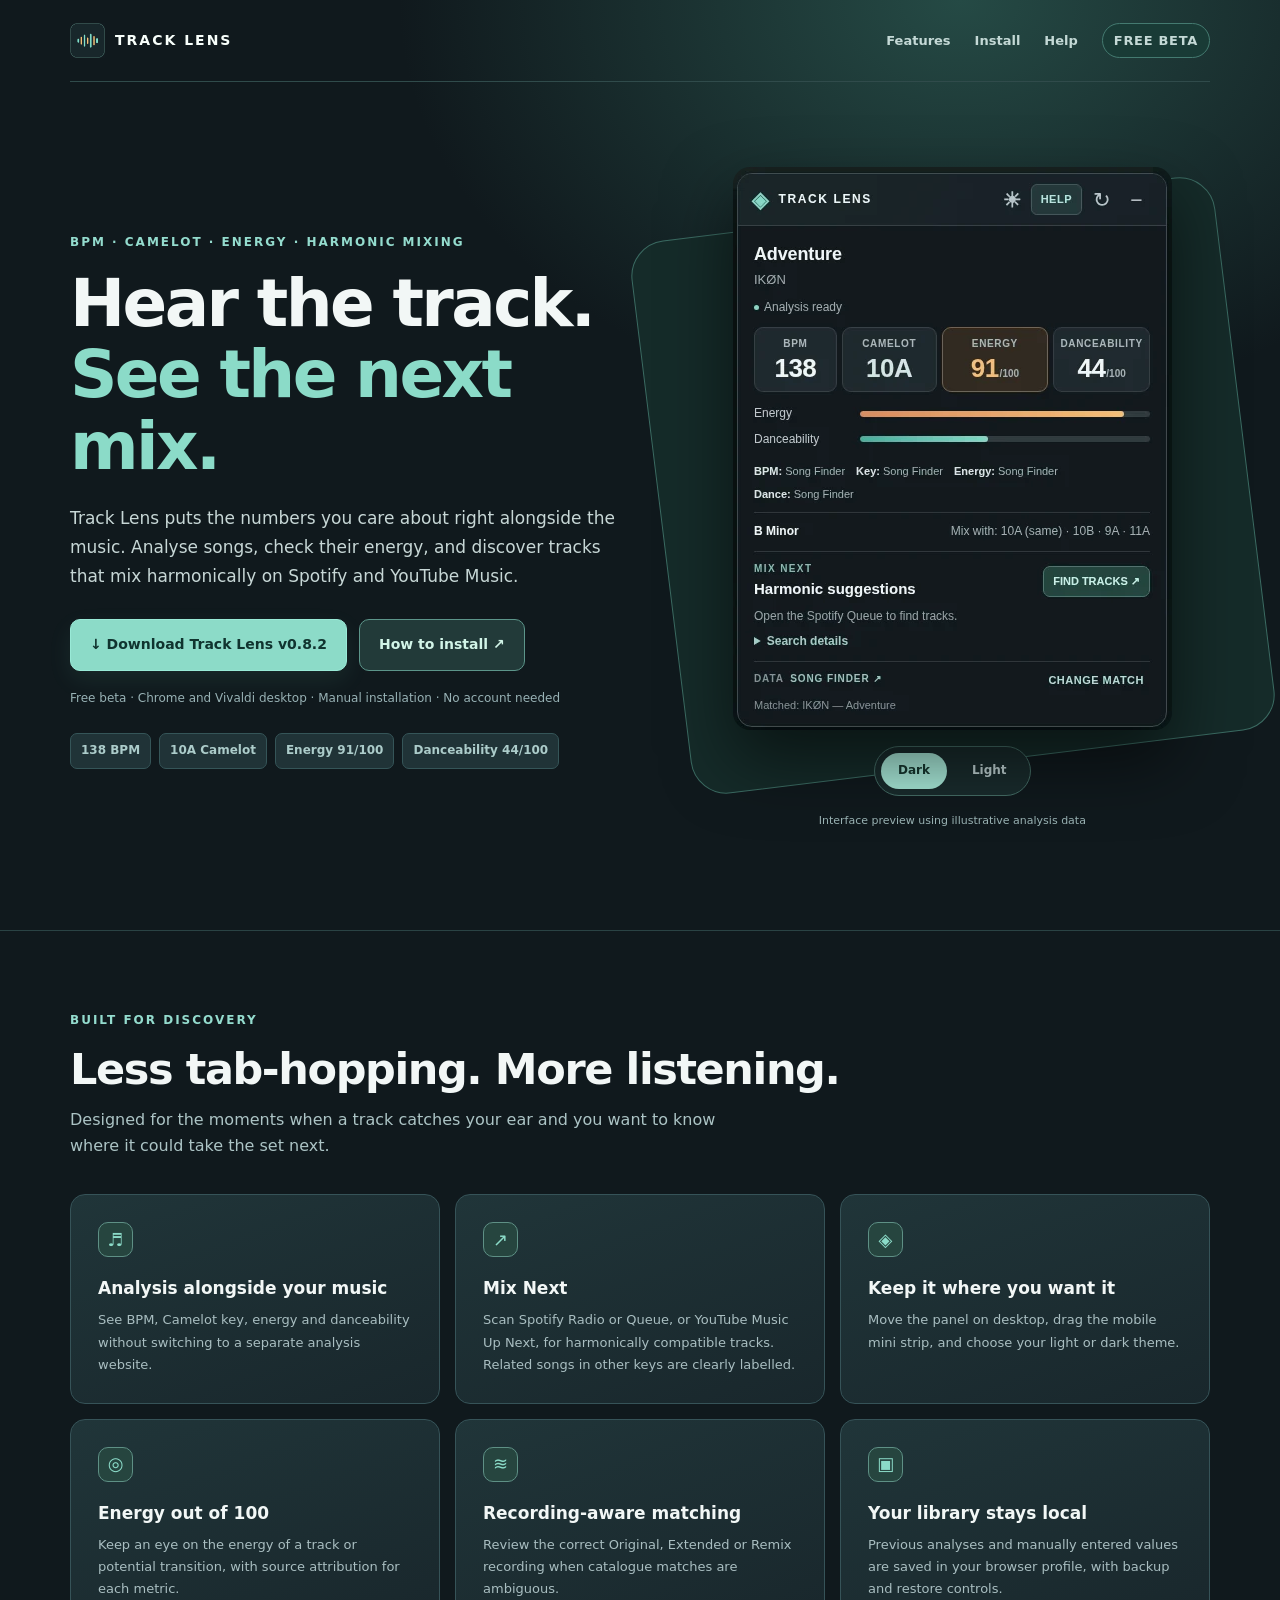
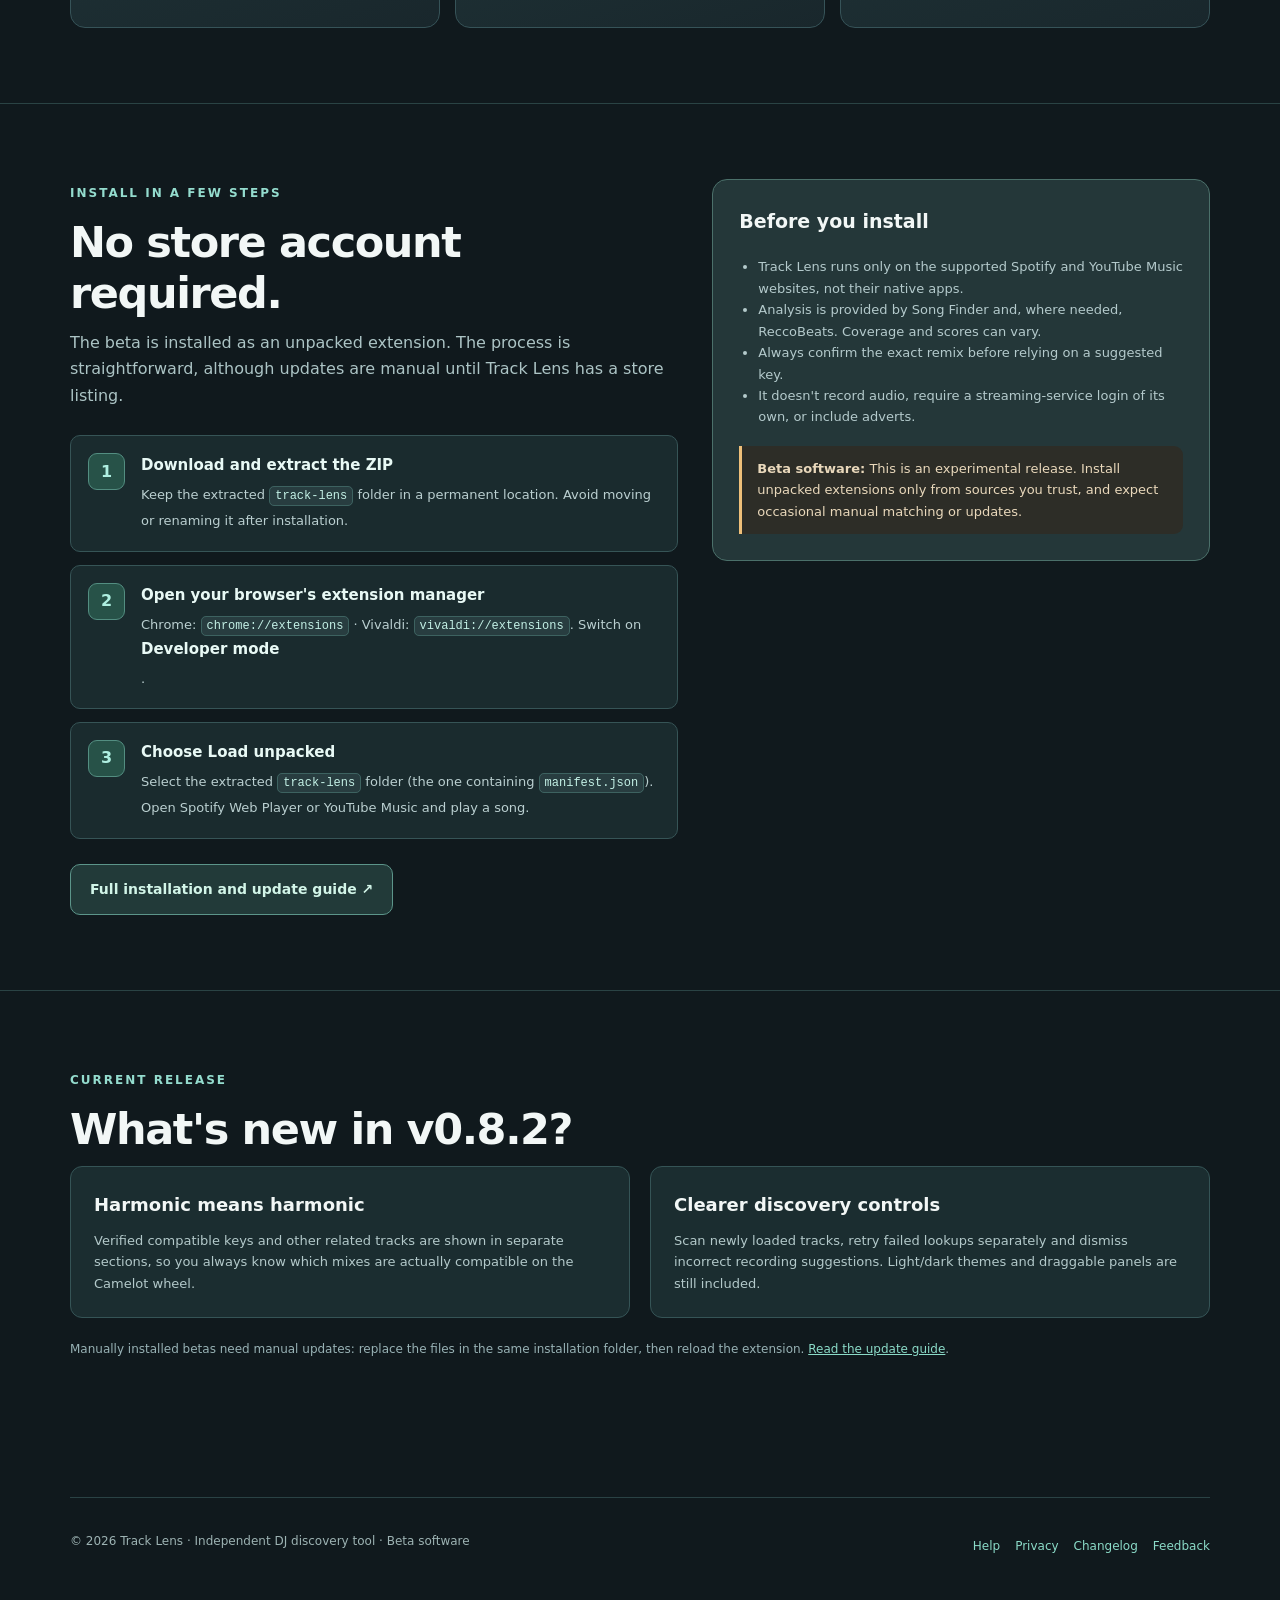
==== index.html @ 85919ac2 "Initial commit: Track Lens v0.8.2 beta launch Initial release of the Track Lens GitHub Pages website" ====
<!doctype html><html lang="en"><head><meta charset="utf-8"><meta name="viewport" content="width=device-width,initial-scale=1"><meta name="description" content="Track Lens shows BPM, Camelot key, energy, danceability and harmonic mixing suggestions while you listen on Spotify or YouTube Music. Download the free browser extension beta."><meta name="theme-color" content="#10191d"><title>Track Lens — Better music discovery for DJs</title><link rel="icon" href="./assets/track-lens-icon.png"><link rel="stylesheet" href="./style.css"></head><body>
<header class="container nav"><a class="brand" href="./"><img src="./assets/track-lens-icon.png" alt=""><span>TRACK LENS</span></a><nav class="navlinks" aria-label="Main navigation"><a href="#features">Features</a><a href="#install">Install</a><a href="./guide.html">Help</a><a class="pill" href="#download">FREE BETA</a></nav></header>
<main><div class="container hero"><div><span class="eyebrow">BPM · CAMELOT · ENERGY · HARMONIC MIXING</span><h1>Hear the track.<br><em>See the next mix.</em></h1><p class="lead">Track Lens puts the numbers you care about right alongside the music. Analyse songs, check their energy, and discover tracks that mix harmonically on Spotify and YouTube Music.</p><div class="buttons" id="download"><a class="cta" href="./downloads/track-lens-v0.8.2.zip" download>↓ Download Track Lens v0.8.2</a><a class="cta-secondary" href="#install">How to install ↗</a></div><p class="fine">Free beta · Chrome and Vivaldi desktop · Manual installation ·  No account needed</p><div class="hero-note"><span>138 BPM</span><span>10A Camelot</span><span>Energy 91/100</span><span>Danceability 44/100</span></div></div><div class="showcase"><img id="panel-preview" class="panel-image" src="./assets/panel-dark.webp" alt="Track Lens sample interface in dark theme showing BPM, Camelot, energy and danceability" width="439" height="563"><div class="panel-controls" role="group" aria-label="Preview colour theme"><button id="preview-dark" class="active" type="button" aria-pressed="true">Dark</button><button id="preview-light" type="button" aria-pressed="false">Light</button></div><div class="sample-label">Interface preview using illustrative analysis data</div></div></div>
<section class="section" id="features"><div class="container"><span class="eyebrow">BUILT FOR DISCOVERY</span><h2>Less tab-hopping. More listening.</h2><p class="section-lead">Designed for the moments when a track catches your ear and you want to know where it could take the set next.</p><div class="features"><article class="feature"><div class="feature-icon">♬</div><h3>Analysis alongside your music</h3><p>See BPM, Camelot key, energy and danceability without switching to a separate analysis website.</p></article><article class="feature"><div class="feature-icon">↗</div><h3>Mix Next</h3><p>Scan Spotify Radio or Queue, or YouTube Music Up Next, for harmonically compatible tracks. Related songs in other keys are clearly labelled.</p></article><article class="feature"><div class="feature-icon">◈</div><h3>Keep it where you want it</h3><p>Move the panel on desktop, drag the mobile mini strip, and choose your light or dark theme.</p></article><article class="feature"><div class="feature-icon">◎</div><h3>Energy out of 100</h3><p>Keep an eye on the energy of a track or potential transition, with source attribution for each metric.</p></article><article class="feature"><div class="feature-icon">≋</div><h3>Recording-aware matching</h3><p>Review the correct Original, Extended or Remix recording when catalogue matches are ambiguous.</p></article><article class="feature"><div class="feature-icon">▣</div><h3>Your library stays local</h3><p>Previous analyses and manually entered values are saved in your browser profile, with backup and restore controls.</p></article></div></div></section>
<section class="section" id="install"><div class="container split"><div><span class="eyebrow">INSTALL IN A FEW STEPS</span><h2>No store account required.</h2><p class="section-lead">The beta is installed as an unpacked extension. The process is straightforward, although updates are manual until Track Lens has a store listing.</p><ol class="steps"><li><div><strong>Download and extract the ZIP</strong><span>Keep the extracted <code>track-lens</code> folder in a permanent location. Avoid moving or renaming it after installation.</span></div></li><li><div><strong>Open your browser's extension manager</strong><span>Chrome: <code>chrome://extensions</code> · Vivaldi: <code>vivaldi://extensions</code>. Switch on <strong>Developer mode</strong>.</span></div></li><li><div><strong>Choose Load unpacked</strong><span>Select the extracted <code>track-lens</code> folder (the one containing <code>manifest.json</code>). Open Spotify Web Player or YouTube Music and play a song.</span></div></li></ol><a class="cta-secondary" href="./guide.html">Full installation and update guide ↗</a></div><aside class="aside"><h3>Before you install</h3><ul><li>Track Lens runs only on the supported Spotify and YouTube Music websites, not their native apps.</li><li>Analysis is provided by Song Finder and, where needed, ReccoBeats. Coverage and scores can vary.</li><li>Always confirm the exact remix before relying on a suggested key.</li><li>It doesn't record audio, require a streaming-service login of its own, or include adverts.</li></ul><div class="notice"><strong>Beta software:</strong> This is an experimental release. Install unpacked extensions only from sources you trust, and expect occasional manual matching or updates.</div></aside></div></section>
<section class="section" id="updates"><div class="container"><span class="eyebrow">CURRENT RELEASE</span><h2>What's new in v0.8.2?</h2><div class="columns2"><div class="info-card"><h3>Harmonic means harmonic</h3><p>Verified compatible keys and other related tracks are shown in separate sections, so you always know which mixes are actually compatible on the Camelot wheel.</p></div><div class="info-card"><h3>Clearer discovery controls</h3><p>Scan newly loaded tracks, retry failed lookups separately and dismiss incorrect recording suggestions. Light/dark themes and draggable panels are still included.</p></div></div><p class="fine" style="margin-top:22px">Manually installed betas need manual updates: replace the files in the same installation folder, then reload the extension. <a href="./guide.html#updates">Read the update guide</a>.</p></div></section>
</main><footer class="container footer"><p>© 2026 Track Lens · Independent DJ discovery tool · Beta software</p><div><a href="./guide.html">Help</a><a href="./privacy.html">Privacy</a><a href="./changelog.html">Changelog</a><a data-feedback-link href="https://github.com/dean-class/track-lens/issues" target="_blank" rel="noopener noreferrer">Feedback</a></div></footer><script src="./site.js" defer></script></body></html>
---- style.css ----
:root {color-scheme:dark;--bg:#10191d;--bg2:#17272a;--surface:#1d2b30;--surface2:#22383a;--line:#304b4b;--text:#f2f7f6;--muted:#acbec1;--mint:#8bdbc8;--gold:#fac787;}
*{box-sizing:border-box}html{scroll-behavior:smooth}body{margin:0;background:radial-gradient(780px 580px at 75% 0,#254a45 0,transparent 72%),var(--bg);color:var(--text);font:16px/1.65 'DM Sans',system-ui,-apple-system,'Segoe UI',sans-serif}a{color:var(--mint)}a:hover{color:#c6fff2}button{font:inherit;cursor:pointer}a:focus-visible,button:focus-visible{outline:2px solid var(--mint);outline-offset:4px}.container{width:min(1140px,calc(100% - 42px));margin:auto}.pill{display:inline-block;border:1px solid #447a70;background:#193b36;border-radius:50px;color:#a9eadb;font-weight:700;font-size:12px;letter-spacing:.7px;padding:6px 11px}.nav{display:flex;align-items:center;gap:20px;min-height:82px;justify-content:space-between;border-bottom:1px solid var(--line)}.brand{display:flex;align-items:center;gap:10px;color:#f8fffb;text-decoration:none;font-size:14px;font-weight:800;letter-spacing:2px}.brand img{width:35px;height:35px;image-rendering:auto}.navlinks{display:flex;align-items:center;gap:24px}.navlinks a{text-decoration:none;color:#c4d9d6;font-size:13px;font-weight:600}.navlinks a:hover{color:var(--mint)}.cta,.cta-secondary{display:inline-flex;align-items:center;gap:9px;justify-content:center;padding:13px 19px;border-radius:10px;text-decoration:none;font-size:14px;font-weight:800;white-space:nowrap}.cta{background:#8cdbc8;color:#10342f;border:1px solid #99ead7;box-shadow:0 9px 25px #75e1be15}.cta:hover{color:#093a32;background:#b2f1e0}.cta-secondary{background:#223a39;border:1px solid #5c958a;color:#d2f5e8}.cta-secondary:hover{background:#30554f;color:white}.hero{display:grid;grid-template-columns:minmax(0,1.05fr) minmax(340px,.95fr);gap:55px;align-items:center;padding:85px 0 100px}.eyebrow{font-size:12px;font-weight:800;color:#94dcce;letter-spacing:2px;text-transform:uppercase}.hero h1{font-size:clamp(39px,5.15vw,68px);line-height:1.08;letter-spacing:-2.6px;margin:14px 0 22px;max-width:630px}.hero h1 em{font-style:normal;color:var(--mint)}.lead{font-size:17px;line-height:1.72;color:#c7d7d6;max-width:610px}.buttons{display:flex;gap:12px;align-items:center;flex-wrap:wrap;margin:28px 0 18px}.fine{font-size:12px;color:#98b2b5}.fine strong{color:#d8eeec}.hero-note{display:flex;gap:8px;flex-wrap:wrap;margin-top:25px;color:#acccca;font-size:12px;font-weight:650}.hero-note span{padding:7px 10px;border-radius:7px;background:#203337;border:1px solid #355558}.showcase{position:relative;display:flex;flex-direction:column;gap:16px;align-items:center}.showcase::before{content:'';position:absolute;inset:6% -7% 10%;border:1px solid #3b6b62;border-radius:36px;transform:rotate(-7deg);background:#152b29;z-index:-1}.panel-image{width:min(100%,439px);height:auto;filter:drop-shadow(0 30px 34px #0008);border-radius:17px}.panel-controls{display:flex;align-items:center;gap:8px;border:1px solid #436b64;background:#192b2c;padding:6px;border-radius:999px}.panel-controls button{padding:8px 17px;border:0;background:none;border-radius:999px;color:#bccecf;font-size:12px;font-weight:800}.panel-controls button.active{color:#16372f;background:#a5e5d5}.sample-label{font-size:11px;color:#9bb4b5;text-align:center}.section{padding:75px 0;border-top:1px solid #2a4344}.section h2{font-size:clamp(28px,3.6vw,43px);line-height:1.17;letter-spacing:-1.4px;margin:12px 0}.section-lead{max-width:670px;color:#acc4c5;margin:0 0 26px}.features{display:grid;grid-template-columns:repeat(3,minmax(0,1fr));gap:15px;margin-top:35px}.feature{background:linear-gradient(160deg,#203539,#19272c);border:1px solid #365358;padding:27px;border-radius:15px;min-height:205px}.feature .feature-icon{width:35px;height:35px;border:1px solid #5e9085;border-radius:10px;display:grid;place-items:center;color:var(--mint);background:#26453f;font-size:18px}.feature h3{font-size:17px;margin:17px 0 7px}.feature p{font-size:13px;color:#a9bec1;line-height:1.7;margin:0}.split{display:grid;grid-template-columns:1.1fr .9fr;gap:34px;align-items:start}.steps{display:grid;gap:13px;counter-reset:step;list-style:none;padding:0;margin:25px 0}.steps li{counter-increment:step;display:grid;grid-template-columns:38px 1fr;gap:15px;align-items:start;border:1px solid #365456;background:#1a2b2e;border-radius:10px;padding:17px}.steps li:before{content:counter(step);width:35px;height:35px;background:#275248;border:1px solid #538e81;border-radius:9px;display:grid;place-items:center;font-weight:800;color:#afefe1}.steps strong{display:block;color:#e8f9f5;font-size:15px;margin-bottom:3px}.steps span{font-size:13px;color:#bacfd0}code{font:12px/1.3 ui-monospace,SFMono-Regular,Consolas,monospace;background:#283d40;border:1px solid #3d6260;color:#c3f0e5;border-radius:5px;padding:2px 5px}.aside{background:#243739;border:1px solid #4b706a;border-radius:15px;padding:26px}.aside h3{margin-top:0;font-size:19px}.aside p,.aside li{font-size:13px;color:#b4cacc}.aside ul{padding-left:19px}.aside a{font-size:13px}.notice{border-left:3px solid #eebf79;padding:12px 15px;background:#2d2d27;color:#e9d8bb;border-radius:0 9px 9px 0;font-size:13px;margin-top:18px}.columns2{display:grid;grid-template-columns:1fr 1fr;gap:20px}.info-card{background:#1b2d30;border:1px solid #355456;border-radius:12px;padding:23px}.info-card h3{margin:0 0 10px;font-size:18px}.info-card p{font-size:13px;color:#b3c9ca;margin:0}.footer{border-top:1px solid #2a4244;margin-top:50px;padding:34px 0 54px;display:flex;justify-content:space-between;gap:20px;align-items:start}.footer p{font-size:12px;color:#9db3b3;margin:0}.footer a{font-size:12px;text-decoration:none;margin-left:15px}.subhero{padding:60px 0 32px}.subhero h1{font-size:clamp(34px,5vw,54px);line-height:1.1;letter-spacing:-1.8px;margin:14px 0}.content{max-width:830px}.content h2{font-size:22px;margin-top:32px}.content p,.content li{font-size:15px;color:#c2d2d2}.content ol li{margin:9px 0}.content strong{color:#effaf7}.content .box{border:1px solid #3b5f59;padding:20px;background:#213436;border-radius:12px;margin-top:23px}.fake-link{color:#c0ded8}.footlink{display:inline-block;margin-top:25px}.tabrow{display:flex;gap:8px;margin-top:21px}.tabrow button{background:#203436;border:1px solid #4c746d;color:#b8dad3;padding:10px 18px;border-radius:8px}.tabrow button.active{background:#a5e5d5;color:#193a34;border-color:#a5e5d5}
@media(max-width:950px){.hero{grid-template-columns:1fr;gap:55px;padding:60px 0 75px}.showcase{max-width:460px;justify-self:center}.features{grid-template-columns:repeat(2,minmax(0,1fr))}.split{grid-template-columns:1fr}}@media(max-width:620px){.container{width:calc(100% - 30px)}.nav{min-height:70px}.navlinks{gap:13px}.navlinks a:nth-child(-n+2){display:none}.navlinks a{font-size:12px}.brand{font-size:12px}.brand img{width:31px;height:31px}.hero h1{letter-spacing:-1.5px}.hero{padding-top:42px}.features,.columns2{grid-template-columns:1fr}.feature{min-height:auto}.section{padding:52px 0}.showcase::before{inset:6% 0 10%}.cta,.cta-secondary{width:100%}.footer{flex-direction:column;gap:12px}.footer a{margin:0 13px 0 0}}@media(prefers-reduced-motion:reduce){html{scroll-behavior:auto}}
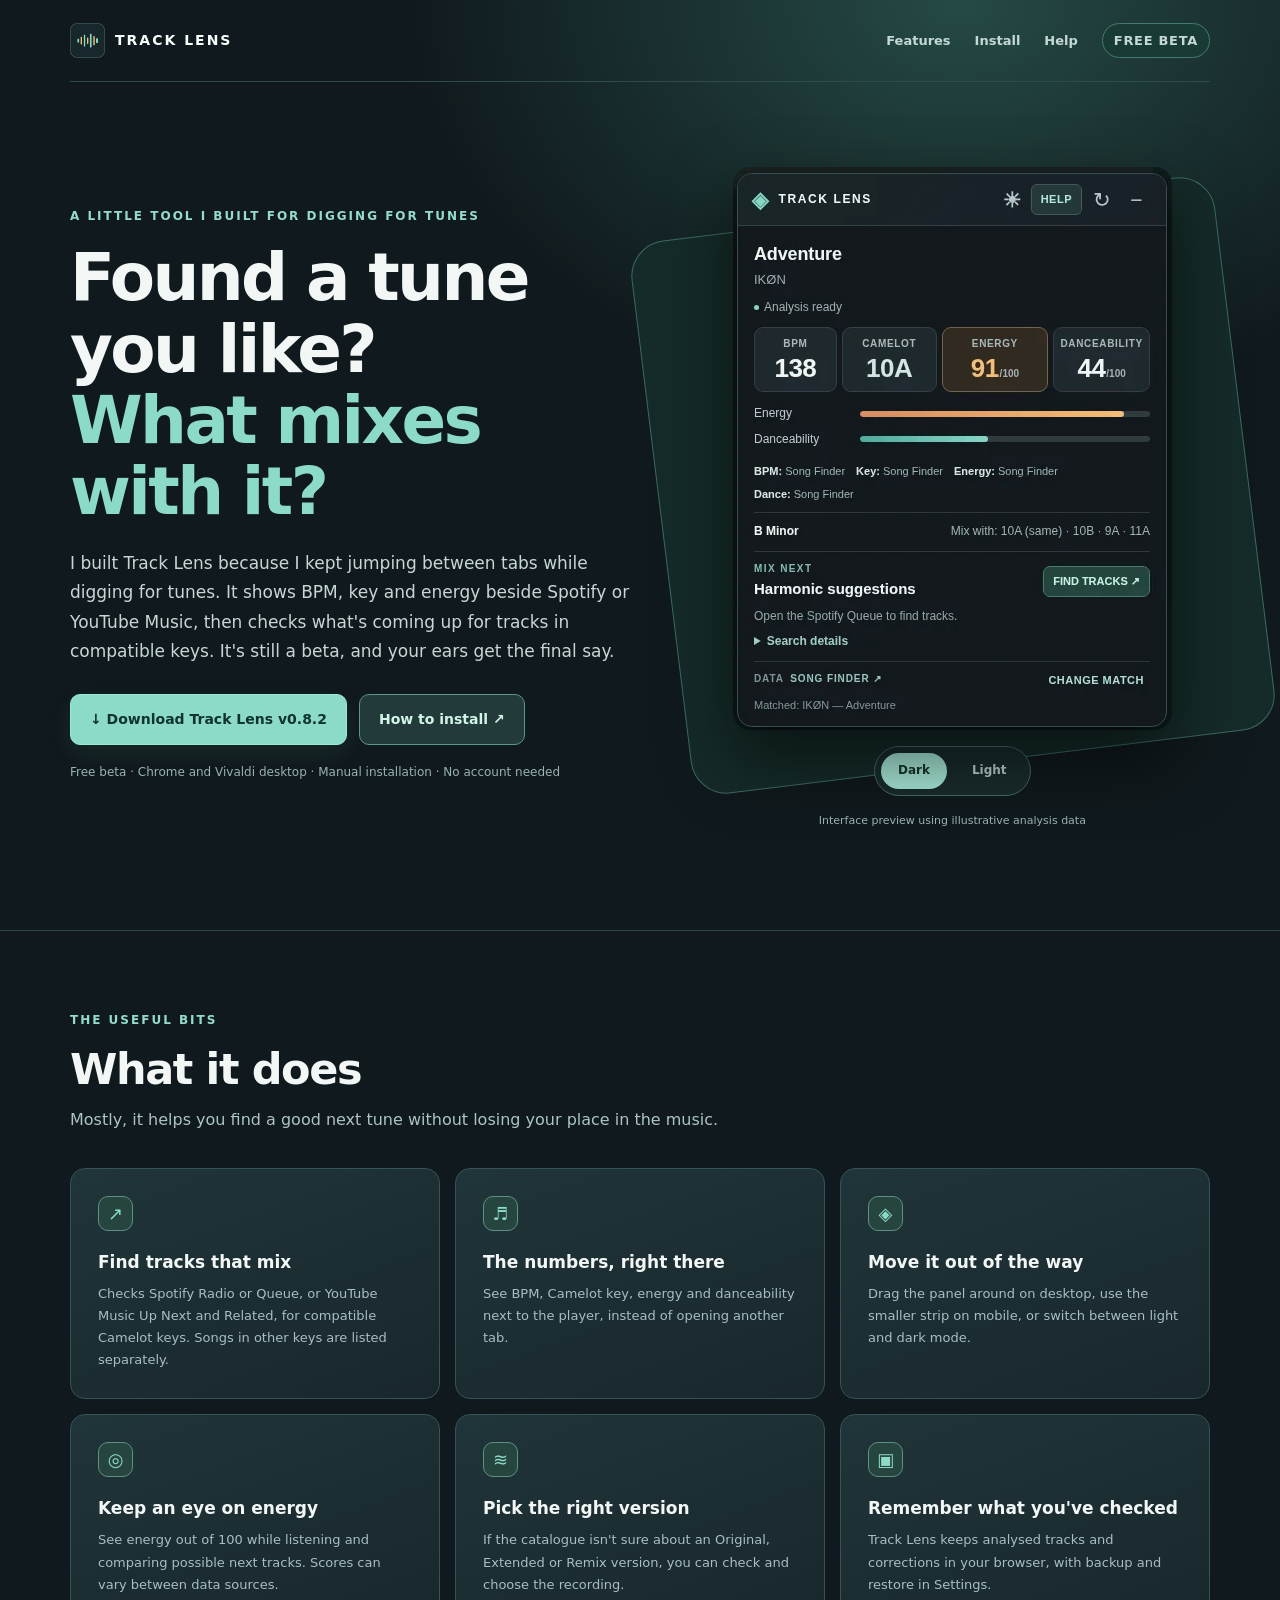
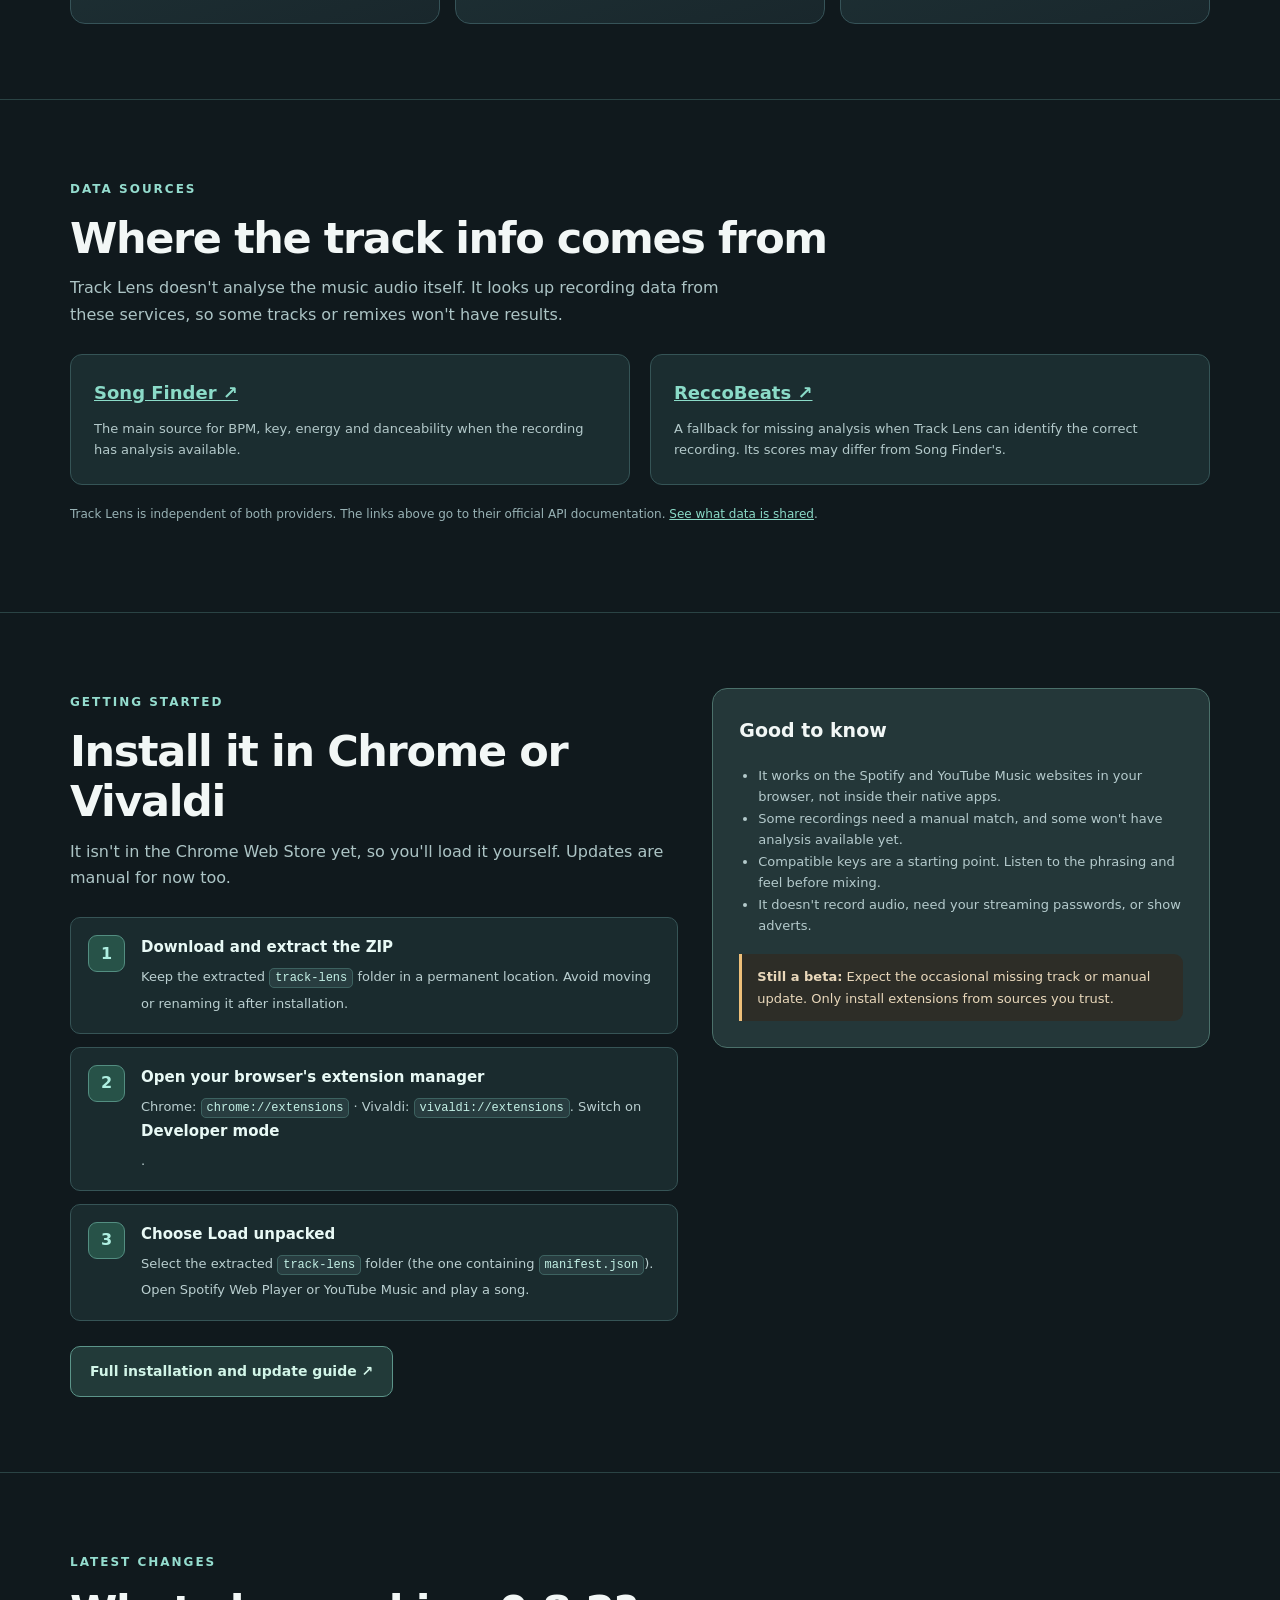
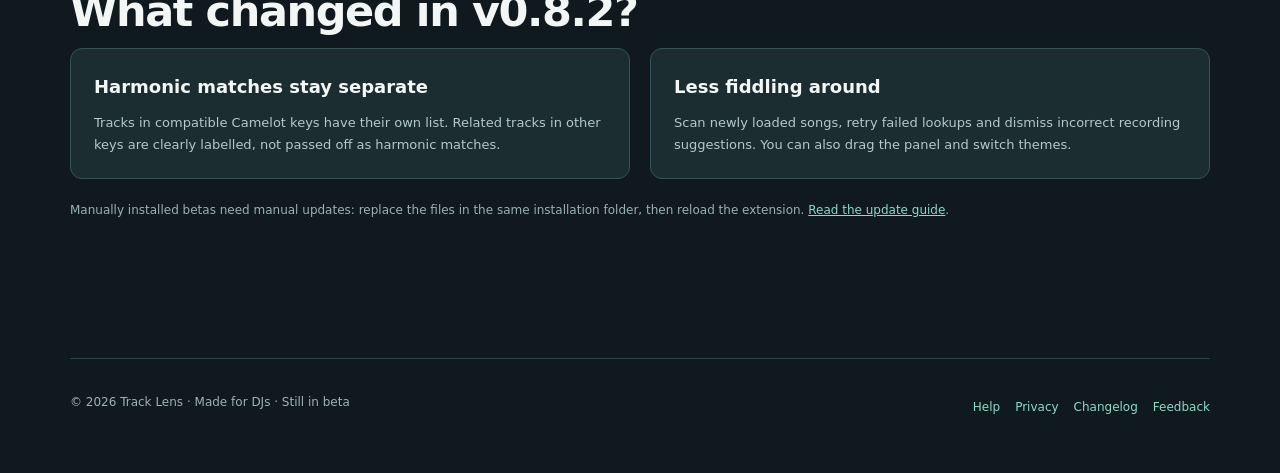
==== commit 05247020: "Rewrite homepage in a DJ-to-DJ voice and credit analysis APIs" ====
--- a/index.html
+++ b/index.html
@@ -1,7 +1,8 @@
-<!doctype html><html lang="en"><head><meta charset="utf-8"><meta name="viewport" content="width=device-width,initial-scale=1"><meta name="description" content="Track Lens shows BPM, Camelot key, energy, danceability and harmonic mixing suggestions while you listen on Spotify or YouTube Music. Download the free browser extension beta."><meta name="theme-color" content="#10191d"><title>Track Lens — Better music discovery for DJs</title><link rel="icon" href="./assets/track-lens-icon.png"><link rel="stylesheet" href="./style.css"></head><body>
+<!doctype html><html lang="en"><head><meta charset="utf-8"><meta name="viewport" content="width=device-width,initial-scale=1"><meta name="description" content="Track Lens is a free beta DJ browser tool for checking BPM, key and energy, and finding tunes in compatible Camelot keys on Spotify and YouTube Music."><meta name="theme-color" content="#10191d"><title>Track Lens — Find tunes that mix</title><link rel="icon" href="./assets/track-lens-icon.png"><link rel="stylesheet" href="./style.css"></head><body>
 <header class="container nav"><a class="brand" href="./"><img src="./assets/track-lens-icon.png" alt=""><span>TRACK LENS</span></a><nav class="navlinks" aria-label="Main navigation"><a href="#features">Features</a><a href="#install">Install</a><a href="./guide.html">Help</a><a class="pill" href="#download">FREE BETA</a></nav></header>
-<main><div class="container hero"><div><span class="eyebrow">BPM · CAMELOT · ENERGY · HARMONIC MIXING</span><h1>Hear the track.<br><em>See the next mix.</em></h1><p class="lead">Track Lens puts the numbers you care about right alongside the music. Analyse songs, check their energy, and discover tracks that mix harmonically on Spotify and YouTube Music.</p><div class="buttons" id="download"><a class="cta" href="./downloads/track-lens-v0.8.2.zip" download>↓ Download Track Lens v0.8.2</a><a class="cta-secondary" href="#install">How to install ↗</a></div><p class="fine">Free beta · Chrome and Vivaldi desktop · Manual installation ·  No account needed</p><div class="hero-note"><span>138 BPM</span><span>10A Camelot</span><span>Energy 91/100</span><span>Danceability 44/100</span></div></div><div class="showcase"><img id="panel-preview" class="panel-image" src="./assets/panel-dark.webp" alt="Track Lens sample interface in dark theme showing BPM, Camelot, energy and danceability" width="439" height="563"><div class="panel-controls" role="group" aria-label="Preview colour theme"><button id="preview-dark" class="active" type="button" aria-pressed="true">Dark</button><button id="preview-light" type="button" aria-pressed="false">Light</button></div><div class="sample-label">Interface preview using illustrative analysis data</div></div></div>
-<section class="section" id="features"><div class="container"><span class="eyebrow">BUILT FOR DISCOVERY</span><h2>Less tab-hopping. More listening.</h2><p class="section-lead">Designed for the moments when a track catches your ear and you want to know where it could take the set next.</p><div class="features"><article class="feature"><div class="feature-icon">♬</div><h3>Analysis alongside your music</h3><p>See BPM, Camelot key, energy and danceability without switching to a separate analysis website.</p></article><article class="feature"><div class="feature-icon">↗</div><h3>Mix Next</h3><p>Scan Spotify Radio or Queue, or YouTube Music Up Next, for harmonically compatible tracks. Related songs in other keys are clearly labelled.</p></article><article class="feature"><div class="feature-icon">◈</div><h3>Keep it where you want it</h3><p>Move the panel on desktop, drag the mobile mini strip, and choose your light or dark theme.</p></article><article class="feature"><div class="feature-icon">◎</div><h3>Energy out of 100</h3><p>Keep an eye on the energy of a track or potential transition, with source attribution for each metric.</p></article><article class="feature"><div class="feature-icon">≋</div><h3>Recording-aware matching</h3><p>Review the correct Original, Extended or Remix recording when catalogue matches are ambiguous.</p></article><article class="feature"><div class="feature-icon">▣</div><h3>Your library stays local</h3><p>Previous analyses and manually entered values are saved in your browser profile, with backup and restore controls.</p></article></div></div></section>
-<section class="section" id="install"><div class="container split"><div><span class="eyebrow">INSTALL IN A FEW STEPS</span><h2>No store account required.</h2><p class="section-lead">The beta is installed as an unpacked extension. The process is straightforward, although updates are manual until Track Lens has a store listing.</p><ol class="steps"><li><div><strong>Download and extract the ZIP</strong><span>Keep the extracted <code>track-lens</code> folder in a permanent location. Avoid moving or renaming it after installation.</span></div></li><li><div><strong>Open your browser's extension manager</strong><span>Chrome: <code>chrome://extensions</code> · Vivaldi: <code>vivaldi://extensions</code>. Switch on <strong>Developer mode</strong>.</span></div></li><li><div><strong>Choose Load unpacked</strong><span>Select the extracted <code>track-lens</code> folder (the one containing <code>manifest.json</code>). Open Spotify Web Player or YouTube Music and play a song.</span></div></li></ol><a class="cta-secondary" href="./guide.html">Full installation and update guide ↗</a></div><aside class="aside"><h3>Before you install</h3><ul><li>Track Lens runs only on the supported Spotify and YouTube Music websites, not their native apps.</li><li>Analysis is provided by Song Finder and, where needed, ReccoBeats. Coverage and scores can vary.</li><li>Always confirm the exact remix before relying on a suggested key.</li><li>It doesn't record audio, require a streaming-service login of its own, or include adverts.</li></ul><div class="notice"><strong>Beta software:</strong> This is an experimental release. Install unpacked extensions only from sources you trust, and expect occasional manual matching or updates.</div></aside></div></section>
-<section class="section" id="updates"><div class="container"><span class="eyebrow">CURRENT RELEASE</span><h2>What's new in v0.8.2?</h2><div class="columns2"><div class="info-card"><h3>Harmonic means harmonic</h3><p>Verified compatible keys and other related tracks are shown in separate sections, so you always know which mixes are actually compatible on the Camelot wheel.</p></div><div class="info-card"><h3>Clearer discovery controls</h3><p>Scan newly loaded tracks, retry failed lookups separately and dismiss incorrect recording suggestions. Light/dark themes and draggable panels are still included.</p></div></div><p class="fine" style="margin-top:22px">Manually installed betas need manual updates: replace the files in the same installation folder, then reload the extension. <a href="./guide.html#updates">Read the update guide</a>.</p></div></section>
-</main><footer class="container footer"><p>© 2026 Track Lens · Independent DJ discovery tool · Beta software</p><div><a href="./guide.html">Help</a><a href="./privacy.html">Privacy</a><a href="./changelog.html">Changelog</a><a data-feedback-link href="https://github.com/dean-class/track-lens/issues" target="_blank" rel="noopener noreferrer">Feedback</a></div></footer><script src="./site.js" defer></script></body></html>+<main><div class="container hero"><div><span class="eyebrow">A LITTLE TOOL I BUILT FOR DIGGING FOR TUNES</span><h1>Found a tune you like?<br><em>What mixes with it?</em></h1><p class="lead">I built Track Lens because I kept jumping between tabs while digging for tunes. It shows BPM, key and energy beside Spotify or YouTube Music, then checks what's coming up for tracks in compatible keys. It's still a beta, and your ears get the final say.</p><div class="buttons" id="download"><a class="cta" href="./downloads/track-lens-v0.8.2.zip" download>↓ Download Track Lens v0.8.2</a><a class="cta-secondary" href="#install">How to install ↗</a></div><p class="fine">Free beta · Chrome and Vivaldi desktop · Manual installation ·  No account needed</p></div><div class="showcase"><img id="panel-preview" class="panel-image" src="./assets/panel-dark.webp" alt="Track Lens sample interface in dark theme showing BPM, Camelot, energy and danceability" width="439" height="563"><div class="panel-controls" role="group" aria-label="Preview colour theme"><button id="preview-dark" class="active" type="button" aria-pressed="true">Dark</button><button id="preview-light" type="button" aria-pressed="false">Light</button></div><div class="sample-label">Interface preview using illustrative analysis data</div></div></div>
+<section class="section" id="features"><div class="container"><span class="eyebrow">THE USEFUL BITS</span><h2>What it does</h2><p class="section-lead">Mostly, it helps you find a good next tune without losing your place in the music.</p><div class="features"><article class="feature"><div class="feature-icon">↗</div><h3>Find tracks that mix</h3><p>Checks Spotify Radio or Queue, or YouTube Music Up Next and Related, for compatible Camelot keys. Songs in other keys are listed separately.</p></article><article class="feature"><div class="feature-icon">♬</div><h3>The numbers, right there</h3><p>See BPM, Camelot key, energy and danceability next to the player, instead of opening another tab.</p></article><article class="feature"><div class="feature-icon">◈</div><h3>Move it out of the way</h3><p>Drag the panel around on desktop, use the smaller strip on mobile, or switch between light and dark mode.</p></article><article class="feature"><div class="feature-icon">◎</div><h3>Keep an eye on energy</h3><p>See energy out of 100 while listening and comparing possible next tracks. Scores can vary between data sources.</p></article><article class="feature"><div class="feature-icon">≋</div><h3>Pick the right version</h3><p>If the catalogue isn't sure about an Original, Extended or Remix version, you can check and choose the recording.</p></article><article class="feature"><div class="feature-icon">▣</div><h3>Remember what you've checked</h3><p>Track Lens keeps analysed tracks and corrections in your browser, with backup and restore in Settings.</p></article></div></div></section>
+<section class="section" id="data-sources"><div class="container"><span class="eyebrow">DATA SOURCES</span><h2>Where the track info comes from</h2><p class="section-lead">Track Lens doesn't analyse the music audio itself. It looks up recording data from these services, so some tracks or remixes won't have results.</p><div class="columns2"><div class="info-card"><h3><a href="https://songfinder.dev/developers" target="_blank" rel="noopener noreferrer">Song Finder ↗</a></h3><p>The main source for BPM, key, energy and danceability when the recording has analysis available.</p></div><div class="info-card"><h3><a href="https://reccobeats.com/docs/documentation/introduction" target="_blank" rel="noopener noreferrer">ReccoBeats ↗</a></h3><p>A fallback for missing analysis when Track Lens can identify the correct recording. Its scores may differ from Song Finder's.</p></div></div><p class="fine" style="margin-top:20px">Track Lens is independent of both providers. The links above go to their official API documentation. <a href="./privacy.html">See what data is shared</a>.</p></div></section>
+<section class="section" id="install"><div class="container split"><div><span class="eyebrow">GETTING STARTED</span><h2>Install it in Chrome or Vivaldi</h2><p class="section-lead">It isn't in the Chrome Web Store yet, so you'll load it yourself. Updates are manual for now too.</p><ol class="steps"><li><div><strong>Download and extract the ZIP</strong><span>Keep the extracted <code>track-lens</code> folder in a permanent location. Avoid moving or renaming it after installation.</span></div></li><li><div><strong>Open your browser's extension manager</strong><span>Chrome: <code>chrome://extensions</code> · Vivaldi: <code>vivaldi://extensions</code>. Switch on <strong>Developer mode</strong>.</span></div></li><li><div><strong>Choose Load unpacked</strong><span>Select the extracted <code>track-lens</code> folder (the one containing <code>manifest.json</code>). Open Spotify Web Player or YouTube Music and play a song.</span></div></li></ol><a class="cta-secondary" href="./guide.html">Full installation and update guide ↗</a></div><aside class="aside"><h3>Good to know</h3><ul><li>It works on the Spotify and YouTube Music websites in your browser, not inside their native apps.</li><li>Some recordings need a manual match, and some won't have analysis available yet.</li><li>Compatible keys are a starting point. Listen to the phrasing and feel before mixing.</li><li>It doesn't record audio, need your streaming passwords, or show adverts.</li></ul><div class="notice"><strong>Still a beta:</strong> Expect the occasional missing track or manual update. Only install extensions from sources you trust.</div></aside></div></section>
+<section class="section" id="updates"><div class="container"><span class="eyebrow">LATEST CHANGES</span><h2>What changed in v0.8.2?</h2><div class="columns2"><div class="info-card"><h3>Harmonic matches stay separate</h3><p>Tracks in compatible Camelot keys have their own list. Related tracks in other keys are clearly labelled, not passed off as harmonic matches.</p></div><div class="info-card"><h3>Less fiddling around</h3><p>Scan newly loaded songs, retry failed lookups and dismiss incorrect recording suggestions. You can also drag the panel and switch themes.</p></div></div><p class="fine" style="margin-top:22px">Manually installed betas need manual updates: replace the files in the same installation folder, then reload the extension. <a href="./guide.html#updates">Read the update guide</a>.</p></div></section>
+</main><footer class="container footer"><p>© 2026 Track Lens · Made for DJs · Still in beta</p><div><a href="./guide.html">Help</a><a href="./privacy.html">Privacy</a><a href="./changelog.html">Changelog</a><a data-feedback-link href="https://github.com/dean-class/track-lens/issues" target="_blank" rel="noopener noreferrer">Feedback</a></div></footer><script src="./site.js" defer></script></body></html>
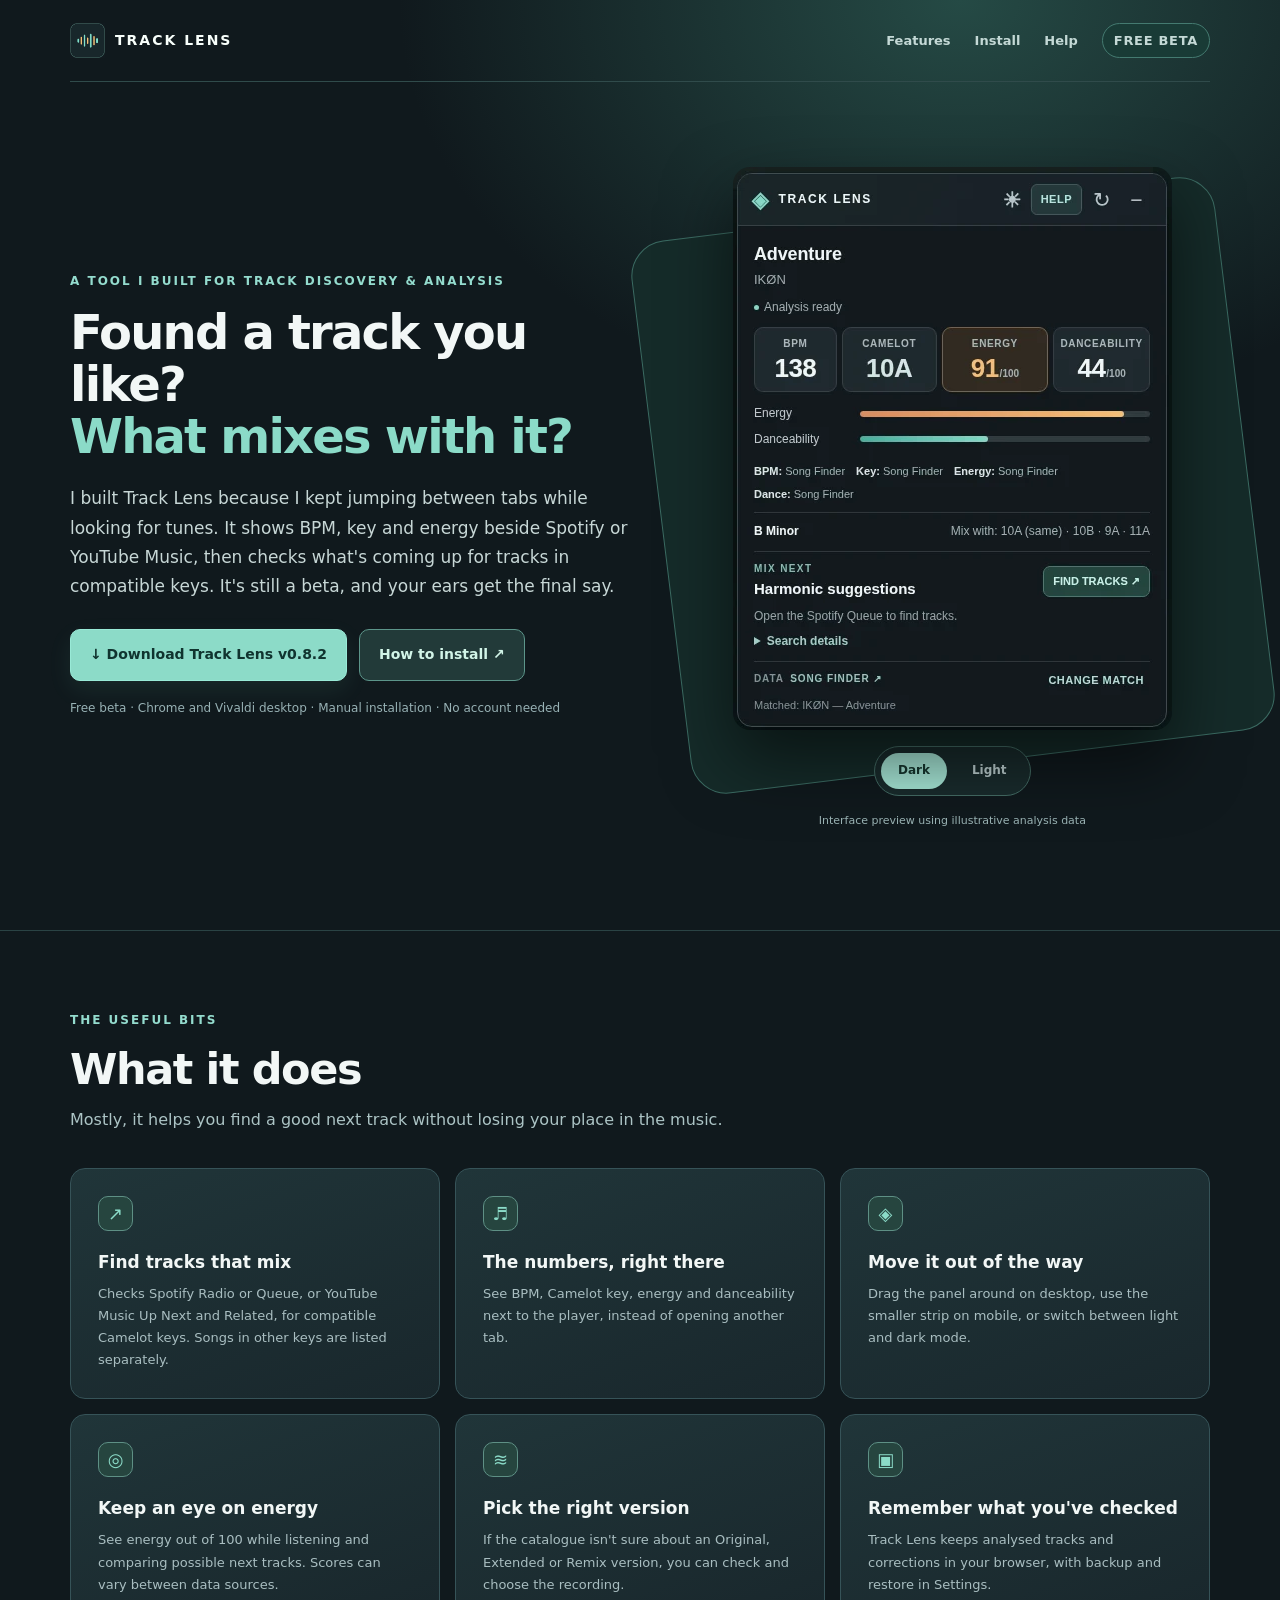
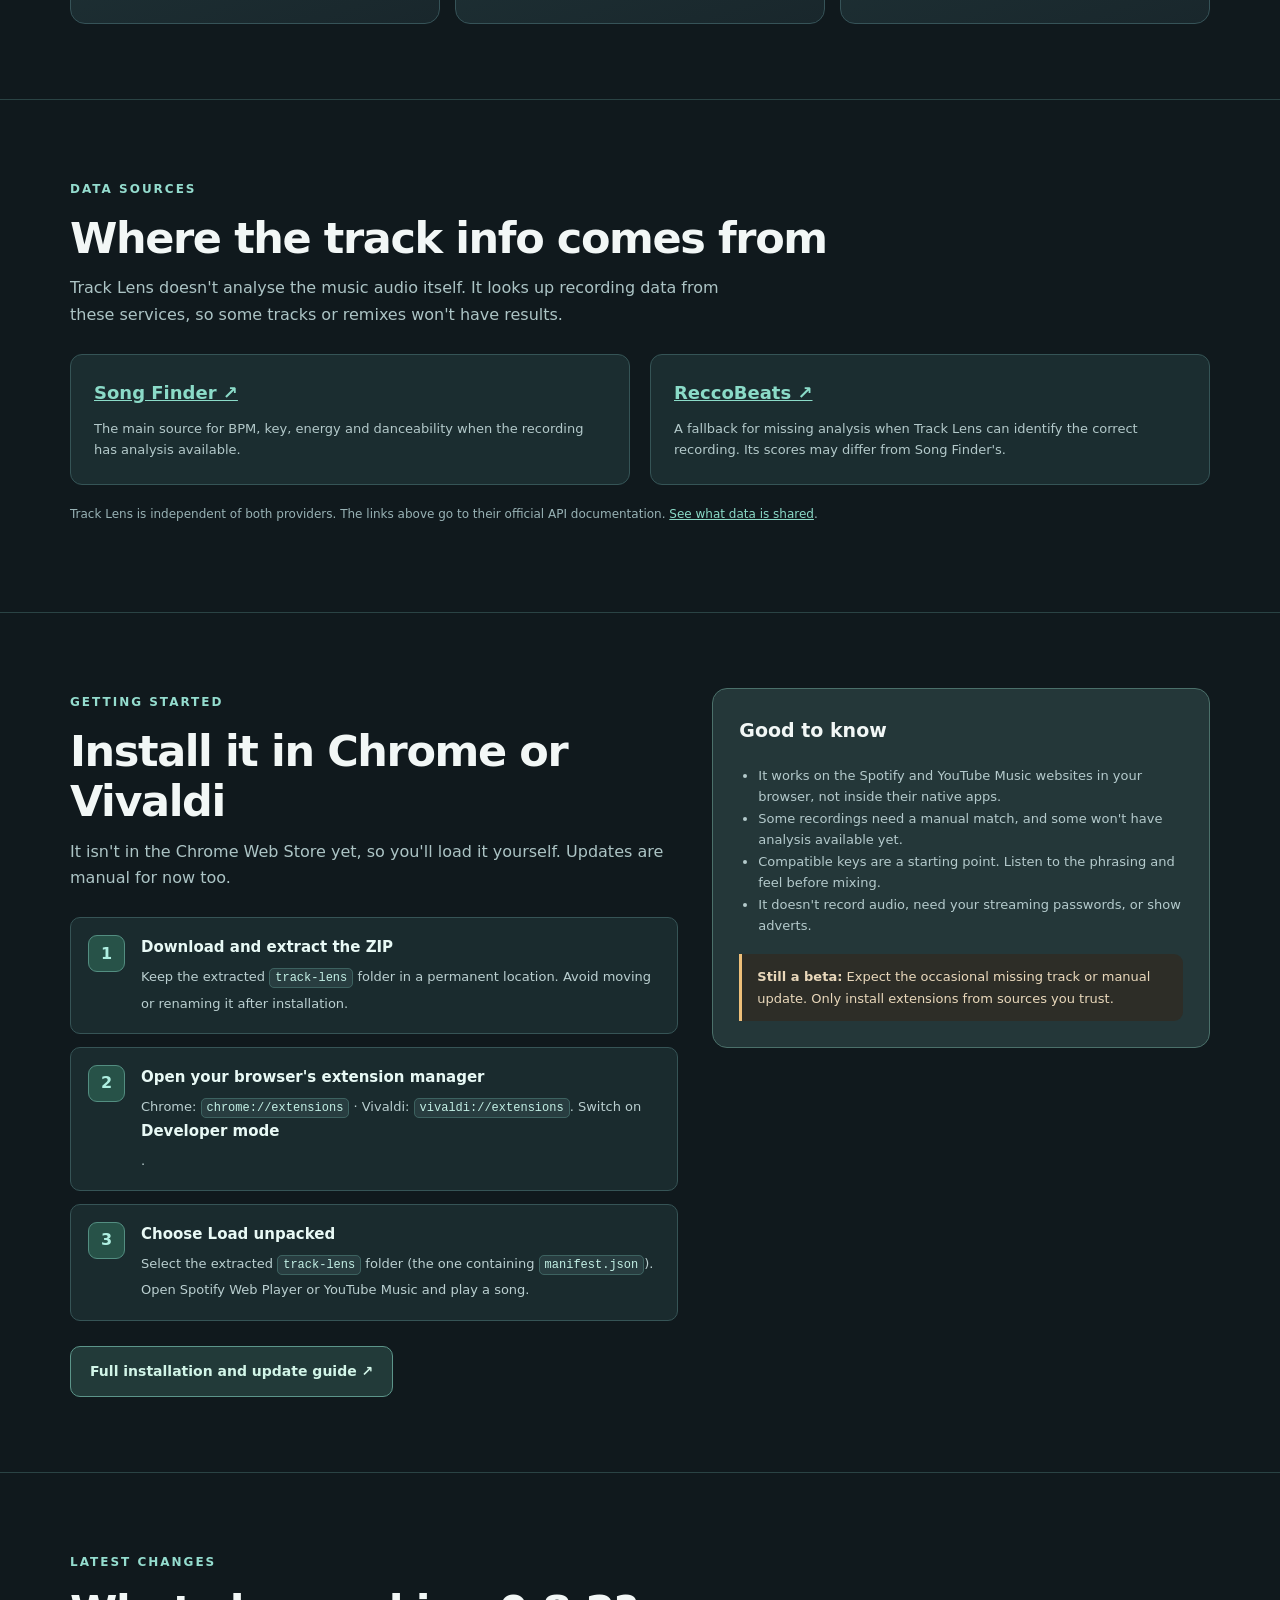
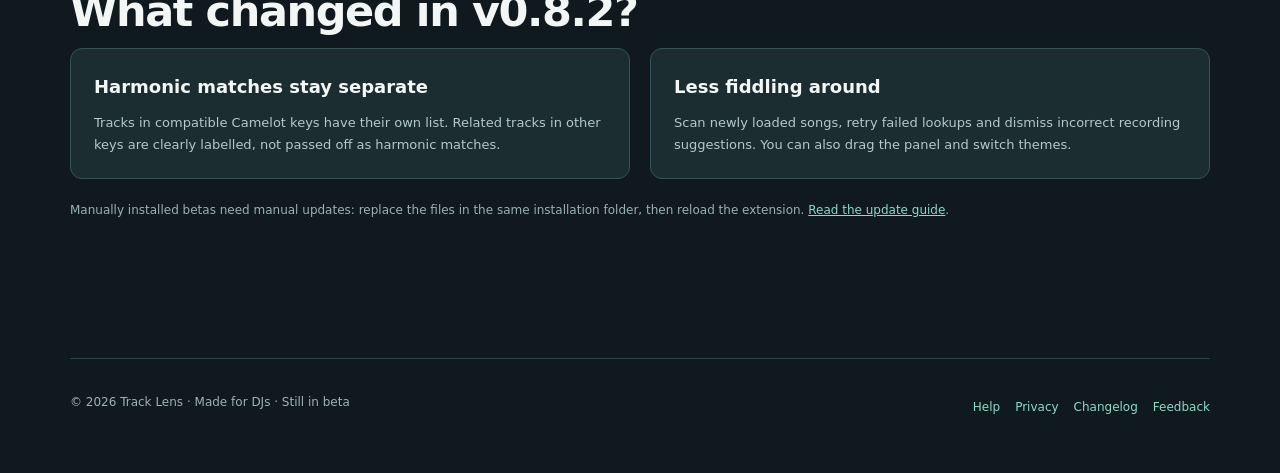
==== commit aaf04292: "Update index.html Amendments to copy and metadata." ====
--- a/index.html
+++ b/index.html
@@ -1,8 +1,8 @@
-<!doctype html><html lang="en"><head><meta charset="utf-8"><meta name="viewport" content="width=device-width,initial-scale=1"><meta name="description" content="Track Lens is a free beta DJ browser tool for checking BPM, key and energy, and finding tunes in compatible Camelot keys on Spotify and YouTube Music."><meta name="theme-color" content="#10191d"><title>Track Lens — Find tunes that mix</title><link rel="icon" href="./assets/track-lens-icon.png"><link rel="stylesheet" href="./style.css"></head><body>
+<!doctype html><html lang="en"><head><meta charset="utf-8"><meta name="viewport" content="width=device-width,initial-scale=1"><meta name="description" content="Track Lens is a free beta DJ browser tool for checking BPM, key and energy, and finding tunes in compatible Camelot keys on Spotify and YouTube Music."><meta name="theme-color" content="#10191d"><title>Track Lens | Song Discovery and Analysis Tool for DJs</title><link rel="icon" href="./assets/track-lens-icon.png"><link rel="stylesheet" href="./style.css"></head><body>
 <header class="container nav"><a class="brand" href="./"><img src="./assets/track-lens-icon.png" alt=""><span>TRACK LENS</span></a><nav class="navlinks" aria-label="Main navigation"><a href="#features">Features</a><a href="#install">Install</a><a href="./guide.html">Help</a><a class="pill" href="#download">FREE BETA</a></nav></header>
-<main><div class="container hero"><div><span class="eyebrow">A LITTLE TOOL I BUILT FOR DIGGING FOR TUNES</span><h1>Found a tune you like?<br><em>What mixes with it?</em></h1><p class="lead">I built Track Lens because I kept jumping between tabs while digging for tunes. It shows BPM, key and energy beside Spotify or YouTube Music, then checks what's coming up for tracks in compatible keys. It's still a beta, and your ears get the final say.</p><div class="buttons" id="download"><a class="cta" href="./downloads/track-lens-v0.8.2.zip" download>↓ Download Track Lens v0.8.2</a><a class="cta-secondary" href="#install">How to install ↗</a></div><p class="fine">Free beta · Chrome and Vivaldi desktop · Manual installation ·  No account needed</p></div><div class="showcase"><img id="panel-preview" class="panel-image" src="./assets/panel-dark.webp" alt="Track Lens sample interface in dark theme showing BPM, Camelot, energy and danceability" width="439" height="563"><div class="panel-controls" role="group" aria-label="Preview colour theme"><button id="preview-dark" class="active" type="button" aria-pressed="true">Dark</button><button id="preview-light" type="button" aria-pressed="false">Light</button></div><div class="sample-label">Interface preview using illustrative analysis data</div></div></div>
-<section class="section" id="features"><div class="container"><span class="eyebrow">THE USEFUL BITS</span><h2>What it does</h2><p class="section-lead">Mostly, it helps you find a good next tune without losing your place in the music.</p><div class="features"><article class="feature"><div class="feature-icon">↗</div><h3>Find tracks that mix</h3><p>Checks Spotify Radio or Queue, or YouTube Music Up Next and Related, for compatible Camelot keys. Songs in other keys are listed separately.</p></article><article class="feature"><div class="feature-icon">♬</div><h3>The numbers, right there</h3><p>See BPM, Camelot key, energy and danceability next to the player, instead of opening another tab.</p></article><article class="feature"><div class="feature-icon">◈</div><h3>Move it out of the way</h3><p>Drag the panel around on desktop, use the smaller strip on mobile, or switch between light and dark mode.</p></article><article class="feature"><div class="feature-icon">◎</div><h3>Keep an eye on energy</h3><p>See energy out of 100 while listening and comparing possible next tracks. Scores can vary between data sources.</p></article><article class="feature"><div class="feature-icon">≋</div><h3>Pick the right version</h3><p>If the catalogue isn't sure about an Original, Extended or Remix version, you can check and choose the recording.</p></article><article class="feature"><div class="feature-icon">▣</div><h3>Remember what you've checked</h3><p>Track Lens keeps analysed tracks and corrections in your browser, with backup and restore in Settings.</p></article></div></div></section>
+<main><div class="container hero"><div><span class="eyebrow">A TOOL I BUILT FOR TRACK DISCOVERY & ANALYSIS</span><h1>Found a track you like?<br><em>What mixes with it?</em></h1><p class="lead">I built Track Lens because I kept jumping between tabs while looking for tunes. It shows BPM, key and energy beside Spotify or YouTube Music, then checks what's coming up for tracks in compatible keys. It's still a beta, and your ears get the final say.</p><div class="buttons" id="download"><a class="cta" href="./downloads/track-lens-v0.8.2.zip" download>↓ Download Track Lens v0.8.2</a><a class="cta-secondary" href="#install">How to install ↗</a></div><p class="fine">Free beta · Chrome and Vivaldi desktop · Manual installation ·  No account needed</p></div><div class="showcase"><img id="panel-preview" class="panel-image" src="./assets/panel-dark.webp" alt="Track Lens sample interface in dark theme showing BPM, Camelot, energy and danceability" width="439" height="563"><div class="panel-controls" role="group" aria-label="Preview colour theme"><button id="preview-dark" class="active" type="button" aria-pressed="true">Dark</button><button id="preview-light" type="button" aria-pressed="false">Light</button></div><div class="sample-label">Interface preview using illustrative analysis data</div></div></div>
+<section class="section" id="features"><div class="container"><span class="eyebrow">THE USEFUL BITS</span><h2>What it does</h2><p class="section-lead">Mostly, it helps you find a good next track without losing your place in the music.</p><div class="features"><article class="feature"><div class="feature-icon">↗</div><h3>Find tracks that mix</h3><p>Checks Spotify Radio or Queue, or YouTube Music Up Next and Related, for compatible Camelot keys. Songs in other keys are listed separately.</p></article><article class="feature"><div class="feature-icon">♬</div><h3>The numbers, right there</h3><p>See BPM, Camelot key, energy and danceability next to the player, instead of opening another tab.</p></article><article class="feature"><div class="feature-icon">◈</div><h3>Move it out of the way</h3><p>Drag the panel around on desktop, use the smaller strip on mobile, or switch between light and dark mode.</p></article><article class="feature"><div class="feature-icon">◎</div><h3>Keep an eye on energy</h3><p>See energy out of 100 while listening and comparing possible next tracks. Scores can vary between data sources.</p></article><article class="feature"><div class="feature-icon">≋</div><h3>Pick the right version</h3><p>If the catalogue isn't sure about an Original, Extended or Remix version, you can check and choose the recording.</p></article><article class="feature"><div class="feature-icon">▣</div><h3>Remember what you've checked</h3><p>Track Lens keeps analysed tracks and corrections in your browser, with backup and restore in Settings.</p></article></div></div></section>
 <section class="section" id="data-sources"><div class="container"><span class="eyebrow">DATA SOURCES</span><h2>Where the track info comes from</h2><p class="section-lead">Track Lens doesn't analyse the music audio itself. It looks up recording data from these services, so some tracks or remixes won't have results.</p><div class="columns2"><div class="info-card"><h3><a href="https://songfinder.dev/developers" target="_blank" rel="noopener noreferrer">Song Finder ↗</a></h3><p>The main source for BPM, key, energy and danceability when the recording has analysis available.</p></div><div class="info-card"><h3><a href="https://reccobeats.com/docs/documentation/introduction" target="_blank" rel="noopener noreferrer">ReccoBeats ↗</a></h3><p>A fallback for missing analysis when Track Lens can identify the correct recording. Its scores may differ from Song Finder's.</p></div></div><p class="fine" style="margin-top:20px">Track Lens is independent of both providers. The links above go to their official API documentation. <a href="./privacy.html">See what data is shared</a>.</p></div></section>
 <section class="section" id="install"><div class="container split"><div><span class="eyebrow">GETTING STARTED</span><h2>Install it in Chrome or Vivaldi</h2><p class="section-lead">It isn't in the Chrome Web Store yet, so you'll load it yourself. Updates are manual for now too.</p><ol class="steps"><li><div><strong>Download and extract the ZIP</strong><span>Keep the extracted <code>track-lens</code> folder in a permanent location. Avoid moving or renaming it after installation.</span></div></li><li><div><strong>Open your browser's extension manager</strong><span>Chrome: <code>chrome://extensions</code> · Vivaldi: <code>vivaldi://extensions</code>. Switch on <strong>Developer mode</strong>.</span></div></li><li><div><strong>Choose Load unpacked</strong><span>Select the extracted <code>track-lens</code> folder (the one containing <code>manifest.json</code>). Open Spotify Web Player or YouTube Music and play a song.</span></div></li></ol><a class="cta-secondary" href="./guide.html">Full installation and update guide ↗</a></div><aside class="aside"><h3>Good to know</h3><ul><li>It works on the Spotify and YouTube Music websites in your browser, not inside their native apps.</li><li>Some recordings need a manual match, and some won't have analysis available yet.</li><li>Compatible keys are a starting point. Listen to the phrasing and feel before mixing.</li><li>It doesn't record audio, need your streaming passwords, or show adverts.</li></ul><div class="notice"><strong>Still a beta:</strong> Expect the occasional missing track or manual update. Only install extensions from sources you trust.</div></aside></div></section>
 <section class="section" id="updates"><div class="container"><span class="eyebrow">LATEST CHANGES</span><h2>What changed in v0.8.2?</h2><div class="columns2"><div class="info-card"><h3>Harmonic matches stay separate</h3><p>Tracks in compatible Camelot keys have their own list. Related tracks in other keys are clearly labelled, not passed off as harmonic matches.</p></div><div class="info-card"><h3>Less fiddling around</h3><p>Scan newly loaded songs, retry failed lookups and dismiss incorrect recording suggestions. You can also drag the panel and switch themes.</p></div></div><p class="fine" style="margin-top:22px">Manually installed betas need manual updates: replace the files in the same installation folder, then reload the extension. <a href="./guide.html#updates">Read the update guide</a>.</p></div></section>
-</main><footer class="container footer"><p>© 2026 Track Lens · Made for DJs · Still in beta</p><div><a href="./guide.html">Help</a><a href="./privacy.html">Privacy</a><a href="./changelog.html">Changelog</a><a data-feedback-link href="https://github.com/dean-class/track-lens/issues" target="_blank" rel="noopener noreferrer">Feedback</a></div></footer><script src="./site.js" defer></script></body></html>+</main><footer class="container footer"><p>© 2026 Track Lens · Made for DJs · Still in beta</p><div><a href="./guide.html">Help</a><a href="./privacy.html">Privacy</a><a href="./changelog.html">Changelog</a><a data-feedback-link href="https://github.com/dean-class/track-lens/issues" target="_blank" rel="noopener noreferrer">Feedback</a></div></footer><script src="./site.js" defer></script></body></html>
--- a/style.css
+++ b/style.css
@@ -1,3 +1,3 @@
 :root {color-scheme:dark;--bg:#10191d;--bg2:#17272a;--surface:#1d2b30;--surface2:#22383a;--line:#304b4b;--text:#f2f7f6;--muted:#acbec1;--mint:#8bdbc8;--gold:#fac787;}
-*{box-sizing:border-box}html{scroll-behavior:smooth}body{margin:0;background:radial-gradient(780px 580px at 75% 0,#254a45 0,transparent 72%),var(--bg);color:var(--text);font:16px/1.65 'DM Sans',system-ui,-apple-system,'Segoe UI',sans-serif}a{color:var(--mint)}a:hover{color:#c6fff2}button{font:inherit;cursor:pointer}a:focus-visible,button:focus-visible{outline:2px solid var(--mint);outline-offset:4px}.container{width:min(1140px,calc(100% - 42px));margin:auto}.pill{display:inline-block;border:1px solid #447a70;background:#193b36;border-radius:50px;color:#a9eadb;font-weight:700;font-size:12px;letter-spacing:.7px;padding:6px 11px}.nav{display:flex;align-items:center;gap:20px;min-height:82px;justify-content:space-between;border-bottom:1px solid var(--line)}.brand{display:flex;align-items:center;gap:10px;color:#f8fffb;text-decoration:none;font-size:14px;font-weight:800;letter-spacing:2px}.brand img{width:35px;height:35px;image-rendering:auto}.navlinks{display:flex;align-items:center;gap:24px}.navlinks a{text-decoration:none;color:#c4d9d6;font-size:13px;font-weight:600}.navlinks a:hover{color:var(--mint)}.cta,.cta-secondary{display:inline-flex;align-items:center;gap:9px;justify-content:center;padding:13px 19px;border-radius:10px;text-decoration:none;font-size:14px;font-weight:800;white-space:nowrap}.cta{background:#8cdbc8;color:#10342f;border:1px solid #99ead7;box-shadow:0 9px 25px #75e1be15}.cta:hover{color:#093a32;background:#b2f1e0}.cta-secondary{background:#223a39;border:1px solid #5c958a;color:#d2f5e8}.cta-secondary:hover{background:#30554f;color:white}.hero{display:grid;grid-template-columns:minmax(0,1.05fr) minmax(340px,.95fr);gap:55px;align-items:center;padding:85px 0 100px}.eyebrow{font-size:12px;font-weight:800;color:#94dcce;letter-spacing:2px;text-transform:uppercase}.hero h1{font-size:clamp(39px,5.15vw,68px);line-height:1.08;letter-spacing:-2.6px;margin:14px 0 22px;max-width:630px}.hero h1 em{font-style:normal;color:var(--mint)}.lead{font-size:17px;line-height:1.72;color:#c7d7d6;max-width:610px}.buttons{display:flex;gap:12px;align-items:center;flex-wrap:wrap;margin:28px 0 18px}.fine{font-size:12px;color:#98b2b5}.fine strong{color:#d8eeec}.hero-note{display:flex;gap:8px;flex-wrap:wrap;margin-top:25px;color:#acccca;font-size:12px;font-weight:650}.hero-note span{padding:7px 10px;border-radius:7px;background:#203337;border:1px solid #355558}.showcase{position:relative;display:flex;flex-direction:column;gap:16px;align-items:center}.showcase::before{content:'';position:absolute;inset:6% -7% 10%;border:1px solid #3b6b62;border-radius:36px;transform:rotate(-7deg);background:#152b29;z-index:-1}.panel-image{width:min(100%,439px);height:auto;filter:drop-shadow(0 30px 34px #0008);border-radius:17px}.panel-controls{display:flex;align-items:center;gap:8px;border:1px solid #436b64;background:#192b2c;padding:6px;border-radius:999px}.panel-controls button{padding:8px 17px;border:0;background:none;border-radius:999px;color:#bccecf;font-size:12px;font-weight:800}.panel-controls button.active{color:#16372f;background:#a5e5d5}.sample-label{font-size:11px;color:#9bb4b5;text-align:center}.section{padding:75px 0;border-top:1px solid #2a4344}.section h2{font-size:clamp(28px,3.6vw,43px);line-height:1.17;letter-spacing:-1.4px;margin:12px 0}.section-lead{max-width:670px;color:#acc4c5;margin:0 0 26px}.features{display:grid;grid-template-columns:repeat(3,minmax(0,1fr));gap:15px;margin-top:35px}.feature{background:linear-gradient(160deg,#203539,#19272c);border:1px solid #365358;padding:27px;border-radius:15px;min-height:205px}.feature .feature-icon{width:35px;height:35px;border:1px solid #5e9085;border-radius:10px;display:grid;place-items:center;color:var(--mint);background:#26453f;font-size:18px}.feature h3{font-size:17px;margin:17px 0 7px}.feature p{font-size:13px;color:#a9bec1;line-height:1.7;margin:0}.split{display:grid;grid-template-columns:1.1fr .9fr;gap:34px;align-items:start}.steps{display:grid;gap:13px;counter-reset:step;list-style:none;padding:0;margin:25px 0}.steps li{counter-increment:step;display:grid;grid-template-columns:38px 1fr;gap:15px;align-items:start;border:1px solid #365456;background:#1a2b2e;border-radius:10px;padding:17px}.steps li:before{content:counter(step);width:35px;height:35px;background:#275248;border:1px solid #538e81;border-radius:9px;display:grid;place-items:center;font-weight:800;color:#afefe1}.steps strong{display:block;color:#e8f9f5;font-size:15px;margin-bottom:3px}.steps span{font-size:13px;color:#bacfd0}code{font:12px/1.3 ui-monospace,SFMono-Regular,Consolas,monospace;background:#283d40;border:1px solid #3d6260;color:#c3f0e5;border-radius:5px;padding:2px 5px}.aside{background:#243739;border:1px solid #4b706a;border-radius:15px;padding:26px}.aside h3{margin-top:0;font-size:19px}.aside p,.aside li{font-size:13px;color:#b4cacc}.aside ul{padding-left:19px}.aside a{font-size:13px}.notice{border-left:3px solid #eebf79;padding:12px 15px;background:#2d2d27;color:#e9d8bb;border-radius:0 9px 9px 0;font-size:13px;margin-top:18px}.columns2{display:grid;grid-template-columns:1fr 1fr;gap:20px}.info-card{background:#1b2d30;border:1px solid #355456;border-radius:12px;padding:23px}.info-card h3{margin:0 0 10px;font-size:18px}.info-card p{font-size:13px;color:#b3c9ca;margin:0}.footer{border-top:1px solid #2a4244;margin-top:50px;padding:34px 0 54px;display:flex;justify-content:space-between;gap:20px;align-items:start}.footer p{font-size:12px;color:#9db3b3;margin:0}.footer a{font-size:12px;text-decoration:none;margin-left:15px}.subhero{padding:60px 0 32px}.subhero h1{font-size:clamp(34px,5vw,54px);line-height:1.1;letter-spacing:-1.8px;margin:14px 0}.content{max-width:830px}.content h2{font-size:22px;margin-top:32px}.content p,.content li{font-size:15px;color:#c2d2d2}.content ol li{margin:9px 0}.content strong{color:#effaf7}.content .box{border:1px solid #3b5f59;padding:20px;background:#213436;border-radius:12px;margin-top:23px}.fake-link{color:#c0ded8}.footlink{display:inline-block;margin-top:25px}.tabrow{display:flex;gap:8px;margin-top:21px}.tabrow button{background:#203436;border:1px solid #4c746d;color:#b8dad3;padding:10px 18px;border-radius:8px}.tabrow button.active{background:#a5e5d5;color:#193a34;border-color:#a5e5d5}
-@media(max-width:950px){.hero{grid-template-columns:1fr;gap:55px;padding:60px 0 75px}.showcase{max-width:460px;justify-self:center}.features{grid-template-columns:repeat(2,minmax(0,1fr))}.split{grid-template-columns:1fr}}@media(max-width:620px){.container{width:calc(100% - 30px)}.nav{min-height:70px}.navlinks{gap:13px}.navlinks a:nth-child(-n+2){display:none}.navlinks a{font-size:12px}.brand{font-size:12px}.brand img{width:31px;height:31px}.hero h1{letter-spacing:-1.5px}.hero{padding-top:42px}.features,.columns2{grid-template-columns:1fr}.feature{min-height:auto}.section{padding:52px 0}.showcase::before{inset:6% 0 10%}.cta,.cta-secondary{width:100%}.footer{flex-direction:column;gap:12px}.footer a{margin:0 13px 0 0}}@media(prefers-reduced-motion:reduce){html{scroll-behavior:auto}}
+*{box-sizing:border-box}html{scroll-behavior:smooth}body{margin:0;background:radial-gradient(780px 580px at 75% 0,#254a45 0,transparent 72%),var(--bg);color:var(--text);font:16px/1.65 'DM Sans',system-ui,-apple-system,'Segoe UI',sans-serif}a{color:var(--mint)}a:hover{color:#c6fff2}button{font:inherit;cursor:pointer}a:focus-visible,button:focus-visible{outline:2px solid var(--mint);outline-offset:4px}.container{width:min(1140px,calc(100% - 42px));margin:auto}.pill{display:inline-block;border:1px solid #447a70;background:#193b36;border-radius:50px;color:#a9eadb;font-weight:700;font-size:12px;letter-spacing:.7px;padding:6px 11px}.nav{display:flex;align-items:center;gap:20px;min-height:82px;justify-content:space-between;border-bottom:1px solid var(--line)}.brand{display:flex;align-items:center;gap:10px;color:#f8fffb;text-decoration:none;font-size:14px;font-weight:800;letter-spacing:2px}.brand img{width:35px;height:35px;image-rendering:auto}.navlinks{display:flex;align-items:center;gap:24px}.navlinks a{text-decoration:none;color:#c4d9d6;font-size:13px;font-weight:600}.navlinks a:hover{color:var(--mint)}.cta,.cta-secondary{display:inline-flex;align-items:center;gap:9px;justify-content:center;padding:13px 19px;border-radius:10px;text-decoration:none;font-size:14px;font-weight:800;white-space:nowrap}.cta{background:#8cdbc8;color:#10342f;border:1px solid #99ead7;box-shadow:0 9px 25px #75e1be15}.cta:hover{color:#093a32;background:#b2f1e0}.cta-secondary{background:#223a39;border:1px solid #5c958a;color:#d2f5e8}.cta-secondary:hover{background:#30554f;color:white}.hero{display:grid;grid-template-columns:minmax(0,1.05fr) minmax(340px,.95fr);gap:55px;align-items:center;padding:85px 0 100px}.eyebrow{font-size:12px;font-weight:800;color:#94dcce;letter-spacing:2px;text-transform:uppercase}.hero h1{font-size:clamp(34px,4vw,48px);line-height:1.08;letter-spacing:-1.8px;margin:14px 0 22px;max-width:630px}.hero h1 em{font-style:normal;color:var(--mint)}.lead{font-size:17px;line-height:1.72;color:#c7d7d6;max-width:610px}.buttons{display:flex;gap:12px;align-items:center;flex-wrap:wrap;margin:28px 0 18px}.fine{font-size:12px;color:#98b2b5}.fine strong{color:#d8eeec}.hero-note{display:flex;gap:8px;flex-wrap:wrap;margin-top:25px;color:#acccca;font-size:12px;font-weight:650}.hero-note span{padding:7px 10px;border-radius:7px;background:#203337;border:1px solid #355558}.showcase{position:relative;display:flex;flex-direction:column;gap:16px;align-items:center}.showcase::before{content:'';position:absolute;inset:6% -7% 10%;border:1px solid #3b6b62;border-radius:36px;transform:rotate(-7deg);background:#152b29;z-index:-1}.panel-image{width:min(100%,439px);height:auto;filter:drop-shadow(0 30px 34px #0008);border-radius:17px}.panel-controls{display:flex;align-items:center;gap:8px;border:1px solid #436b64;background:#192b2c;padding:6px;border-radius:999px}.panel-controls button{padding:8px 17px;border:0;background:none;border-radius:999px;color:#bccecf;font-size:12px;font-weight:800}.panel-controls button.active{color:#16372f;background:#a5e5d5}.sample-label{font-size:11px;color:#9bb4b5;text-align:center}.section{padding:75px 0;border-top:1px solid #2a4344}.section h2{font-size:clamp(28px,3.6vw,43px);line-height:1.17;letter-spacing:-1.4px;margin:12px 0}.section-lead{max-width:670px;color:#acc4c5;margin:0 0 26px}.features{display:grid;grid-template-columns:repeat(3,minmax(0,1fr));gap:15px;margin-top:35px}.feature{background:linear-gradient(160deg,#203539,#19272c);border:1px solid #365358;padding:27px;border-radius:15px;min-height:205px}.feature .feature-icon{width:35px;height:35px;border:1px solid #5e9085;border-radius:10px;display:grid;place-items:center;color:var(--mint);background:#26453f;font-size:18px}.feature h3{font-size:17px;margin:17px 0 7px}.feature p{font-size:13px;color:#a9bec1;line-height:1.7;margin:0}.split{display:grid;grid-template-columns:1.1fr .9fr;gap:34px;align-items:start}.steps{display:grid;gap:13px;counter-reset:step;list-style:none;padding:0;margin:25px 0}.steps li{counter-increment:step;display:grid;grid-template-columns:38px 1fr;gap:15px;align-items:start;border:1px solid #365456;background:#1a2b2e;border-radius:10px;padding:17px}.steps li:before{content:counter(step);width:35px;height:35px;background:#275248;border:1px solid #538e81;border-radius:9px;display:grid;place-items:center;font-weight:800;color:#afefe1}.steps strong{display:block;color:#e8f9f5;font-size:15px;margin-bottom:3px}.steps span{font-size:13px;color:#bacfd0}code{font:12px/1.3 ui-monospace,SFMono-Regular,Consolas,monospace;background:#283d40;border:1px solid #3d6260;color:#c3f0e5;border-radius:5px;padding:2px 5px}.aside{background:#243739;border:1px solid #4b706a;border-radius:15px;padding:26px}.aside h3{margin-top:0;font-size:19px}.aside p,.aside li{font-size:13px;color:#b4cacc}.aside ul{padding-left:19px}.aside a{font-size:13px}.notice{border-left:3px solid #eebf79;padding:12px 15px;background:#2d2d27;color:#e9d8bb;border-radius:0 9px 9px 0;font-size:13px;margin-top:18px}.columns2{display:grid;grid-template-columns:1fr 1fr;gap:20px}.info-card{background:#1b2d30;border:1px solid #355456;border-radius:12px;padding:23px}.info-card h3{margin:0 0 10px;font-size:18px}.info-card p{font-size:13px;color:#b3c9ca;margin:0}.footer{border-top:1px solid #2a4244;margin-top:50px;padding:34px 0 54px;display:flex;justify-content:space-between;gap:20px;align-items:start}.footer p{font-size:12px;color:#9db3b3;margin:0}.footer a{font-size:12px;text-decoration:none;margin-left:15px}.subhero{padding:60px 0 32px}.subhero h1{font-size:clamp(34px,5vw,54px);line-height:1.1;letter-spacing:-1.8px;margin:14px 0}.content{max-width:830px}.content h2{font-size:22px;margin-top:32px}.content p,.content li{font-size:15px;color:#c2d2d2}.content ol li{margin:9px 0}.content strong{color:#effaf7}.content .box{border:1px solid #3b5f59;padding:20px;background:#213436;border-radius:12px;margin-top:23px}.fake-link{color:#c0ded8}.footlink{display:inline-block;margin-top:25px}.tabrow{display:flex;gap:8px;margin-top:21px}.tabrow button{background:#203436;border:1px solid #4c746d;color:#b8dad3;padding:10px 18px;border-radius:8px}.tabrow button.active{background:#a5e5d5;color:#193a34;border-color:#a5e5d5}
+@media(max-width:950px){.hero{grid-template-columns:1fr;gap:55px;padding:60px 0 75px}.showcase{max-width:460px;justify-self:center}.features{grid-template-columns:repeat(2,minmax(0,1fr))}.split{grid-template-columns:1fr}.hero h1{font-size:clamp(32px,5vw,48px)}}@media(max-width:620px){.container{width:calc(100% - 30px)}.nav{min-height:70px}.navlinks{gap:13px}.navlinks a:nth-child(-n+2){display:none}.navlinks a{font-size:12px}.brand{font-size:12px}.brand img{width:31px;height:31px}.hero h1{font-size:clamp(25px,7.3vw,33px);letter-spacing:-1.2px}.hero{padding-top:42px}.features,.columns2{grid-template-columns:1fr}.feature{min-height:auto}.section{padding:52px 0}.showcase::before{inset:6% 0 10%}.cta,.cta-secondary{width:100%}.footer{flex-direction:column;gap:12px}.footer a{margin:0 13px 0 0}}@media(prefers-reduced-motion:reduce){html{scroll-behavior:auto}}
